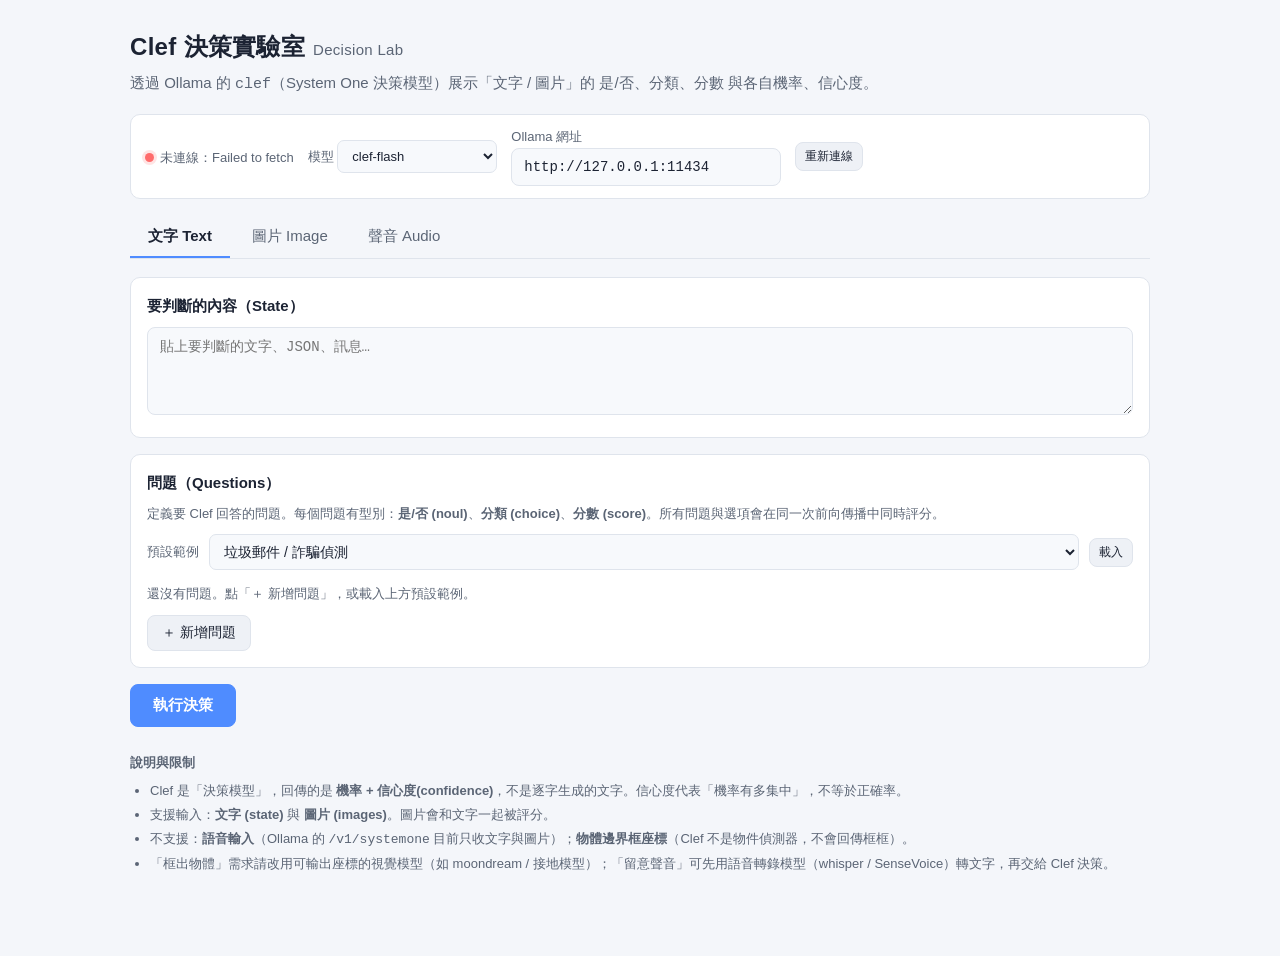
==== Tools/clef-decision-lab.html @ 31a49889 "Add Clef decision lab interface Add a standalone UI for running Ollama Clef decisions on text and im" ====
<!doctype html>
<html lang="zh-Hant">
<head>
<meta charset="utf-8">
<meta name="viewport" content="width=device-width, initial-scale=1">
<title>Clef 決策實驗室 · Decision Lab</title>
<style>
  :root {
    --bg: #0f1115;
    --panel: #171a21;
    --panel-2: #1e222b;
    --panel-3: #242936;
    --border: #2a2f3a;
    --text: #e6e9ef;
    --muted: #9aa3b2;
    --accent: #4f8cff;
    --accent-2: #6ea8ff;
    --green: #3ecf8e;
    --red: #ff6b6b;
    --amber: #f5b64a;
    --mono: ui-monospace, SFMono-Regular, Menlo, Consolas, monospace;
    --radius: 10px;
    --shadow: 0 8px 30px rgba(0,0,0,.35);
  }
  @media (prefers-color-scheme: light) {
    :root {
      --bg: #f4f6fa;
      --panel: #ffffff;
      --panel-2: #f7f9fc;
      --panel-3: #eef1f6;
      --border: #dfe4ec;
      --text: #1c2333;
      --muted: #5b6575;
      --shadow: 0 8px 24px rgba(30,40,60,.10);
    }
  }
  * { box-sizing: border-box; }
  html, body { margin: 0; padding: 0; }
  body {
    background: var(--bg);
    color: var(--text);
    font: 15px/1.55 -apple-system, "Segoe UI", "PingFang TC", "Microsoft JhengHei", sans-serif;
    -webkit-font-smoothing: antialiased;
  }
  .wrap { max-width: 1060px; margin: 0 auto; padding: 28px 20px 80px; }
  header { display: flex; flex-wrap: wrap; align-items: baseline; gap: 10px 16px; margin-bottom: 6px; }
  h1 { font-size: 24px; margin: 0; letter-spacing: .3px; }
  h1 .en { color: var(--muted); font-weight: 500; font-size: 15px; margin-left: 8px; }
  .subtitle { color: var(--muted); margin: 4px 0 18px; }

  .conn { display: flex; flex-wrap: wrap; align-items: center; gap: 10px 14px; padding: 12px 14px;
    background: var(--panel); border: 1px solid var(--border); border-radius: var(--radius); margin-bottom: 18px; }
  .dot { width: 9px; height: 9px; border-radius: 50%; background: var(--muted); display: inline-block; margin-right: 6px; }
  .dot.ok { background: var(--green); box-shadow: 0 0 0 3px rgba(62,207,142,.18); }
  .dot.bad { background: var(--red); box-shadow: 0 0 0 3px rgba(255,107,107,.18); }
  .conn label { color: var(--muted); font-size: 13px; }
  .conn input, .conn select { background: var(--panel-2); color: var(--text); border: 1px solid var(--border);
    border-radius: 7px; padding: 7px 10px; font-size: 13px; }
  .conn input { width: 210px; font-family: var(--mono); }
  .conn select { min-width: 160px; }
  .conn .grow { flex: 1; min-width: 80px; }
  .conn .status { font-size: 13px; color: var(--muted); }

  .tabs { display: flex; gap: 4px; border-bottom: 1px solid var(--border); margin-bottom: 18px; }
  .tabs button { appearance: none; background: transparent; border: none; color: var(--muted);
    font-size: 15px; padding: 10px 18px; cursor: pointer; border-bottom: 2px solid transparent; }
  .tabs button.active { color: var(--text); border-bottom-color: var(--accent); font-weight: 600; }
  .tabs button:hover { color: var(--text); }

  .card { background: var(--panel); border: 1px solid var(--border); border-radius: var(--radius);
    padding: 16px; margin-bottom: 16px; }
  .card h2 { font-size: 15px; margin: 0 0 10px; }
  .card .hint { color: var(--muted); font-size: 13px; margin: 4px 0 10px; }
  textarea, input[type=text] { width: 100%; background: var(--panel-2); color: var(--text);
    border: 1px solid var(--border); border-radius: 8px; padding: 10px 12px; font-size: 14px; resize: vertical; }
  textarea { font-family: var(--mono); min-height: 88px; }
  textarea:focus, input:focus, select:focus { outline: none; border-color: var(--accent); }
  .row { display: flex; flex-wrap: wrap; gap: 10px; align-items: center; }

  .preset { display: flex; gap: 10px; align-items: center; margin-bottom: 14px; flex-wrap: wrap; }
  .preset select { background: var(--panel-2); color: var(--text); border: 1px solid var(--border);
    border-radius: 7px; padding: 8px 10px; font-size: 14px; flex: 1; min-width: 200px; }

  .q-item { background: var(--panel-2); border: 1px solid var(--border); border-radius: var(--radius);
    padding: 13px; margin-bottom: 12px; }
  .q-head { display: flex; gap: 8px; align-items: center; margin-bottom: 9px; flex-wrap: wrap; }
  .q-head input[type=text] { flex: 1; min-width: 140px; font-family: var(--mono); font-size: 13px; }
  .q-head select { background: var(--panel-3); color: var(--text); border: 1px solid var(--border);
    border-radius: 7px; padding: 7px 9px; font-size: 13px; }
  .q-inst { margin-bottom: 9px; }
  .q-inst input { font-size: 13px; }
  .q-crit { display: flex; flex-direction: column; gap: 6px; }
  .crit-row { display: flex; gap: 8px; align-items: center; }
  .crit-row input { font-size: 13px; padding: 7px 9px; }
  .crit-row .opt { width: 120px; flex: none; font-family: var(--mono); }
  .tag { display: inline-block; font-size: 11px; padding: 2px 8px; border-radius: 20px;
    background: var(--panel-3); color: var(--muted); border: 1px solid var(--border); }
  .tag.noul { color: var(--accent-2); }
  .tag.choice { color: var(--amber); }
  .tag.score { color: var(--green); }

  .btn { appearance: none; border: 1px solid var(--border); background: var(--panel-3); color: var(--text);
    border-radius: 8px; padding: 8px 14px; font-size: 14px; cursor: pointer; }
  .btn:hover { border-color: var(--accent); }
  .btn.primary { background: var(--accent); border-color: var(--accent); color: #fff; font-weight: 600; }
  .btn.primary:hover { background: var(--accent-2); }
  .btn.danger { color: var(--red); }
  .btn:disabled { opacity: .55; cursor: not-allowed; }
  .btn.small { padding: 5px 9px; font-size: 12px; }
  .icon-btn { background: transparent; border: none; color: var(--muted); cursor: pointer; font-size: 15px; }
  .icon-btn:hover { color: var(--red); }

  #run-row { display: flex; gap: 12px; align-items: center; margin: 4px 0 20px; }
  #run { font-size: 15px; padding: 11px 22px; }

  .result-card { background: var(--panel); border: 1px solid var(--border); border-radius: var(--radius);
    padding: 16px; margin-bottom: 14px; }
  .result-head { display: flex; align-items: center; gap: 10px; margin-bottom: 4px; flex-wrap: wrap; }
  .result-head .qname { font-family: var(--mono); font-weight: 600; font-size: 14px; }
  .result-head .qinst { color: var(--muted); font-size: 13px; flex: 1; min-width: 160px; }
  .verdict { font-size: 22px; font-weight: 700; margin: 8px 0 2px; }
  .verdict.yes { color: var(--green); }
  .verdict.no { color: var(--red); }
  .verdict.neutral { color: var(--accent-2); }
  .sub-verdict { color: var(--muted); font-size: 13px; margin-bottom: 10px; }

  .bars { display: flex; flex-direction: column; gap: 7px; margin: 8px 0; }
  .bar-row { display: grid; grid-template-columns: 130px 1fr 64px; gap: 10px; align-items: center; }
  .bar-row .lbl { font-size: 13px; color: var(--muted); overflow: hidden; text-overflow: ellipsis; white-space: nowrap; }
  .bar-row .pct { font-size: 13px; text-align: right; font-family: var(--mono); color: var(--text); }
  .bar-track { height: 12px; background: var(--panel-3); border-radius: 6px; overflow: hidden; }
  .bar-fill { height: 100%; border-radius: 6px; background: var(--accent); transition: width .4s ease; }
  .bar-row.win .lbl { color: var(--text); font-weight: 600; }
  .bar-row.win .bar-fill { background: var(--green); }

  .conf { font-size: 12px; color: var(--muted); margin-top: 6px; }
  .meta { font-size: 12px; color: var(--muted); margin-top: 10px; font-family: var(--mono); }
  .error { background: rgba(255,107,107,.08); border: 1px solid rgba(255,107,107,.4); color: var(--red);
    border-radius: var(--radius); padding: 13px 15px; margin-bottom: 16px; font-size: 14px; white-space: pre-wrap; }
  .notice { background: var(--panel-2); border: 1px solid var(--border); border-left: 3px solid var(--amber);
    border-radius: var(--radius); padding: 13px 15px; margin-bottom: 16px; font-size: 14px; }
  .notice code, .card code { background: var(--panel-3); padding: 1px 6px; border-radius: 5px; font-family: var(--mono); font-size: 12.5px; }

  .drop { border: 2px dashed var(--border); border-radius: var(--radius); padding: 26px; text-align: center;
    color: var(--muted); cursor: pointer; transition: border-color .15s, background .15s; }
  .drop:hover, .drop.over { border-color: var(--accent); background: var(--panel-2); }
  .preview { max-width: 100%; max-height: 340px; border-radius: 8px; border: 1px solid var(--border); display: block; margin: 10px 0; }
  .preview-row { display: flex; gap: 14px; align-items: flex-start; flex-wrap: wrap; }
  .preview-col { flex: 1; min-width: 240px; }

  details { margin-top: 8px; }
  summary { cursor: pointer; color: var(--muted); font-size: 13px; }
  pre { background: var(--panel-2); border: 1px solid var(--border); border-radius: 8px; padding: 12px;
    overflow: auto; font-size: 12px; font-family: var(--mono); max-height: 420px; }

  footer { color: var(--muted); font-size: 13px; margin-top: 26px; }
  footer ul { margin: 8px 0 0; padding-left: 20px; }
  footer li { margin: 4px 0; }
  .spinner { display: inline-block; width: 14px; height: 14px; border: 2px solid rgba(255,255,255,.4);
    border-top-color: #fff; border-radius: 50%; animation: spin .8s linear infinite; vertical-align: -2px; margin-right: 8px; }
  @keyframes spin { to { transform: rotate(360deg); } }
  .hidden { display: none !important; }
</style>
</head>
<body>
<div class="wrap">
  <header>
    <h1>Clef 決策實驗室<span class="en">Decision Lab</span></h1>
  </header>
  <p class="subtitle">透過 Ollama 的 <code>clef</code>（System One 決策模型）展示「文字 / 圖片」的 是/否、分類、分數 與各自機率、信心度。</p>

  <section class="conn">
    <span><span class="dot" id="conn-dot"></span><span class="status" id="conn-text">連線中…</span></span>
    <label>模型
      <select id="model-select"><option>clef-flash</option></select>
    </label>
    <label>Ollama 網址
      <input id="base-url" type="text" value="http://127.0.0.1:11434" spellcheck="false">
    </label>
    <button class="btn small" id="reconnect">重新連線</button>
    <span class="grow"></span>
    <span class="status" id="models-info"></span>
  </section>

  <nav class="tabs" id="tabs">
    <button data-tab="text" class="active">文字 Text</button>
    <button data-tab="image">圖片 Image</button>
    <button data-tab="audio">聲音 Audio</button>
  </nav>

  <section id="input-area"></section>

  <section class="card">
    <h2>問題（Questions）</h2>
    <div class="hint">定義要 Clef 回答的問題。每個問題有型別：<b>是/否 (noul)</b>、<b>分類 (choice)</b>、<b>分數 (score)</b>。所有問題與選項會在同一次前向傳播中同時評分。</div>
    <div class="preset">
      <label style="color:var(--muted);font-size:13px;">預設範例</label>
      <select id="preset-select"></select>
      <button class="btn small" id="preset-load">載入</button>
    </div>
    <div id="questions"></div>
    <button class="btn" id="add-question">＋ 新增問題</button>
  </section>

  <div id="run-row">
    <button class="btn primary" id="run">執行決策</button>
    <span class="status" id="run-status"></span>
  </div>

  <div id="error-box"></div>
  <section id="results"></section>

  <footer>
    <b>說明與限制</b>
    <ul>
      <li>Clef 是「決策模型」，回傳的是 <b>機率 + 信心度(confidence)</b>，不是逐字生成的文字。信心度代表「機率有多集中」，不等於正確率。</li>
      <li>支援輸入：<b>文字 (state)</b> 與 <b>圖片 (images)</b>。圖片會和文字一起被評分。</li>
      <li>不支援：<b>語音輸入</b>（Ollama 的 <code>/v1/systemone</code> 目前只收文字與圖片）；<b>物體邊界框座標</b>（Clef 不是物件偵測器，不會回傳框框）。</li>
      <li>「框出物體」需求請改用可輸出座標的視覺模型（如 moondream / 接地模型）；「留意聲音」可先用語音轉錄模型（whisper / SenseVoice）轉文字，再交給 Clef 決策。</li>
    </ul>
  </footer>
</div>

<script>
"use strict";
(function () {
  const $ = (s) => document.querySelector(s);
  const baseUrlEl = $('#base-url'), modelEl = $('#model-select');

  const settings = {
    get baseUrl() { return (baseUrlEl.value || 'http://127.0.0.1:11434').replace(/\/+$/, ''); },
    get model() { return modelEl.value || 'clef-flash'; },
  };
  // persisted
  try {
    baseUrlEl.value = localStorage.getItem('clef.baseUrl') || baseUrlEl.value;
  } catch (e) {}
  baseUrlEl.addEventListener('change', () => { try { localStorage.setItem('clef.baseUrl', baseUrlEl.value); } catch (e) {} });

  // ---------------- tab state ----------------
  const TABS = ['text', 'image', 'audio'];
  let activeTab = 'text';
  const tabData = {
    text:    { state: '', questions: [], results: null },
    image:   { state: '', questions: [], image: null, imageName: '', results: null }, // image = {b64, dataUrl}
    audio:   { state: '', questions: [], results: null },
  };

  function newQuestion(type) {
    type = type || 'noul';
    const q = { id: 'q' + Math.random().toString(36).slice(2, 8), name: 'q' + (Math.floor(Math.random()*1e4)), type, instructions: '' };
    if (type === 'noul') q.criteria = { true: '', false: '' };
    else if (type === 'choice') q.criteria = [{ option: 'a', desc: '' }, { option: 'b', desc: '' }];
    else q.criteria = [{ label: '低' }, { label: '高' }];
    return q;
  }

  // ---------------- presets ----------------
  const presets = {
    text: [
      { name: '垃圾郵件 / 詐騙偵測', state: 'CONGRATULATIONS! You have won a $5000 gift card. Click here to claim your prize now: http://spam.example/claim', questions: [
        { name: 'spam', type: 'noul', instructions: 'Is this message spam or a scam?' },
        { name: 'urgency', type: 'score', instructions: 'How urgent or alarming is the tone?', criteria: ['Calm', 'Normal', 'Urgent'] },
        { name: 'category', type: 'choice', instructions: 'What best describes this message?', criteria: { spam: null, legitimate: null, phishing: null } },
      ]},
      { name: '客服工單：分類＋緊急度＋退款', state: 'I was charged twice for my order. Please refund the extra payment immediately.', questions: [
        { name: 'team', type: 'choice', instructions: 'Which team should handle this ticket?', criteria: { billing: 'Payments and refunds', technical: 'Bugs and integrations', other: 'None of the above' } },
        { name: 'refund', type: 'noul', instructions: 'Does the customer explicitly ask for a refund?' },
        { name: 'urgency', type: 'score', instructions: 'How urgent is this ticket?', criteria: ['Routine', 'Soon', 'Urgent'] },
      ]},
      { name: '工具呼叫安全審查', state: 'send_email(to="all-customers", subject="FINAL NOTICE: account will be suspended today")', questions: [
        { name: 'harmful', type: 'noul', instructions: 'Could this tool call cause harm?' },
        { name: 'severity', type: 'score', instructions: 'How harmful could this tool call be?', criteria: ['None', 'Minor', 'Serious'] },
      ]},
      { name: '空白', state: '', questions: [] },
    ],
    image: [
      { name: '收據：可讀性＋分類＋含酒精', state: 'An employee submitted this receipt for reimbursement.', questions: [
        { name: 'legible', type: 'noul', instructions: 'Is the receipt total legible?' },
        { name: 'category', type: 'choice', instructions: 'What kind of purchase is this?', criteria: { meals: null, travel: null, office: null, other: null } },
        { name: 'alcohol', type: 'noul', instructions: 'Does the receipt include alcohol?' },
      ]},
      { name: '畫面：敏感資訊檢查', state: 'A screenshot from a user device.', questions: [
        { name: 'sensitive', type: 'noul', instructions: 'Does the image contain sensitive personal information (passwords, credit card numbers)?' },
        { name: 'kind', type: 'choice', instructions: 'What kind of content is shown?', criteria: { document: null, code: null, photo: null, chart: null } },
        { name: 'clarity', type: 'score', instructions: 'How clear and legible is the image?', criteria: ['Blurry', 'Readable', 'Crisp'] },
      ]},
      { name: '空白', state: '', questions: [] },
    ],
    audio: [
      { name: '（先轉錄成文字，再對文字決策）', state: '', questions: [
        { name: 'attention', type: 'noul', instructions: 'Does this message require urgent attention?' },
        { name: 'emotion', type: 'choice', instructions: 'What is the dominant tone?', criteria: { calm: null, urgent: null, angry: null, sad: null } },
      ]},
    ],
  };

  // normalize preset question criteria -> internal representation
  function normalizeQ(q) {
    const type = q.type;
    let criteria;
    if (type === 'noul') criteria = { true: (q.criteria && q.criteria.true) || '', false: (q.criteria && q.criteria.false) || '' };
    else if (type === 'choice') {
      const src = q.criteria || {};
      criteria = Object.entries(src).map(([option, desc]) => ({ option, desc: desc || '' }));
    } else {
      criteria = (q.criteria || []).map((label) => ({ label }));
    }
    return { id: 'q' + Math.random().toString(36).slice(2, 8), name: q.name, type, instructions: q.instructions || '', criteria };
  }

  // ---------------- rendering ----------------
  function renderTabs() {
    document.querySelectorAll('#tabs button').forEach(b => b.classList.toggle('active', b.dataset.tab === activeTab));
  }

  function renderInput() {
    const area = $('#input-area');
    if (activeTab === 'text') {
      area.innerHTML = `
        <section class="card">
          <h2>要判斷的內容（State）</h2>
          <textarea id="state-text" placeholder="貼上要判斷的文字、JSON、訊息…">${esc(tabData.text.state)}</textarea>
        </section>`;
      $('#state-text').addEventListener('input', e => tabData.text.state = e.target.value);
    } else if (activeTab === 'image') {
      const d = tabData.image;
      area.innerHTML = `
        <section class="card">
          <h2>圖片（Image）</h2>
          <div class="preview-row">
            <div class="preview-col">
              <div class="drop" id="drop">點擊上傳、拖曳圖片，或貼上 (Ctrl/⌘+V)</div>
              <input type="file" id="file-input" accept="image/*" class="hidden">
              <img id="preview" class="preview hidden" alt="preview">
              <div class="hint" id="img-name" style="margin-top:8px;"></div>
            </div>
            <div class="preview-col">
              <h2 style="font-size:15px;margin:0 0 8px;">情境文字（State，可選）</h2>
              <textarea id="state-text">${esc(d.state)}</textarea>
            </div>
          </div>
        </section>`;
      const drop = $('#drop'), fileInput = $('#file-input'), preview = $('#preview'), imgName = $('#img-name');
      $('#state-text').addEventListener('input', e => tabData.image.state = e.target.value);
      drop.addEventListener('click', () => fileInput.click());
      fileInput.addEventListener('change', () => { if (fileInput.files[0]) loadImageFile(fileInput.files[0]); });
      drop.addEventListener('dragover', e => { e.preventDefault(); drop.classList.add('over'); });
      drop.addEventListener('dragleave', () => drop.classList.remove('over'));
      drop.addEventListener('drop', e => { e.preventDefault(); drop.classList.remove('over');
        if (e.dataTransfer.files[0]) loadImageFile(e.dataTransfer.files[0]); });
      function refreshPreview() {
        if (d.image) { preview.src = d.image.dataUrl; preview.classList.remove('hidden'); imgName.textContent = d.imageName + ' · 已載入'; }
        else { preview.classList.add('hidden'); imgName.textContent = ''; }
      }
      refreshPreview();
    } else { // audio
      area.innerHTML = `
        <section class="notice">
          <b>Clef 目前不支援直接輸入語音。</b> Ollama 的 <code>/v1/systemone</code> 只接受 <code>state</code>（文字）與 <code>images</code>（圖片）。
          要「判斷這個聲音該不該留意」，可先安裝語音轉錄模型把聲音轉成文字，再把文字交給 Clef 決策。
        </section>
        <section class="card">
          <h2>語音轉錄 → 文字決策（實驗性）</h2>
          <div class="hint" id="audio-model-hint">偵測語音模型中…</div>
          <div class="row">
            <input type="file" id="audio-file" accept="audio/*" class="hidden">
            <button class="btn" id="audio-pick" disabled>選擇 / 錄製音檔</button>
            <span class="status" id="audio-name"></span>
          </div>
          <div class="hint" style="margin-top:10px;">轉錄出的文字會自動填入下方「要判斷的內容」，接著就能用 Clef 對它做決策。</div>
          <h2 style="margin-top:14px;">要判斷的內容（轉錄結果）</h2>
          <textarea id="state-text" placeholder="在此貼上轉錄文字，或由上方音檔自動填入">${esc(tabData.audio.state)}</textarea>
        </section>`;
      $('#state-text').addEventListener('input', e => tabData.audio.state = e.target.value);
      setupAudioTab();
    }
  }

  function renderPresets() {
    const sel = $('#preset-select');
    const list = presets[activeTab] || [];
    sel.innerHTML = '';
    list.forEach((p, i) => { const o = document.createElement('option'); o.value = String(i); o.textContent = p.name; sel.appendChild(o); });
  }

  function renderQuestions() {
    const box = $('#questions');
    const qs = tabData[activeTab].questions;
    box.innerHTML = '';
    if (!qs.length) {
      box.innerHTML = '<div class="hint">還沒有問題。點「＋ 新增問題」，或載入上方預設範例。</div>';
      return;
    }
    qs.forEach((q, idx) => box.appendChild(questionEl(q, idx)));
  }

  function questionEl(q, idx) {
    const root = document.createElement('div');
    root.className = 'q-item';
    root.innerHTML = `
      <div class="q-head">
        <span class="tag ${q.type}">${typeLabel(q.type)}</span>
        <input type="text" class="q-name" value="${esc(q.name)}" title="問題名稱（回傳結果的 key）" spellcheck="false">
        <select class="q-type">
          <option value="noul" ${q.type==='noul'?'selected':''}>是/否 (noul)</option>
          <option value="choice" ${q.type==='choice'?'selected':''}>分類 (choice)</option>
          <option value="score" ${q.type==='score'?'selected':''}>分數 (score)</option>
        </select>
        <button class="icon-btn" title="刪除">✕</button>
      </div>
      <div class="q-inst"><input type="text" class="q-instructions" value="${esc(q.instructions)}" placeholder="問題描述（instructions）"></div>
      <div class="q-crit"></div>`;
    const nameEl = root.querySelector('.q-name'), typeEl = root.querySelector('.q-type'), instEl = root.querySelector('.q-instructions');
    nameEl.addEventListener('input', e => q.name = e.target.value);
    instEl.addEventListener('input', e => q.instructions = e.target.value);
    root.querySelector('.icon-btn').addEventListener('click', () => { tabData[activeTab].questions.splice(idx, 1); renderQuestions(); });
    typeEl.addEventListener('change', () => { const t = typeEl.value; const nq = newQuestion(t); nq.name = q.name; nq.instructions = q.instructions; q.type = t; q.criteria = nq.criteria; renderQuestions(); });
    const critBox = root.querySelector('.q-crit');
    if (q.type === 'noul') critBox.appendChild(noulCriteriaEl(q));
    else if (q.type === 'choice') critBox.appendChild(choiceCriteriaEl(q));
    else critBox.appendChild(scoreCriteriaEl(q));
    return root;
  }

  function noulCriteriaEl(q) {
    const el = document.createElement('div');
    el.className = 'q-crit';
    const mk = (label, key) => {
      const row = document.createElement('div'); row.className = 'crit-row';
      row.innerHTML = `<span class="opt">${label}</span><input type="text" value="${esc(q.criteria[key]||'')}" placeholder="（可選）描述這一邊的含義">`;
      row.querySelector('input').addEventListener('input', e => q.criteria[key] = e.target.value);
      return row;
    };
    el.appendChild(mk('true 是', 'true'));
    el.appendChild(mk('false 否', 'false'));
    return el;
  }

  function choiceCriteriaEl(q) {
    const el = document.createElement('div');
    el.className = 'q-crit';
    function row(c, i) {
      const r = document.createElement('div'); r.className = 'crit-row';
      r.innerHTML = `<input type="text" class="opt" value="${esc(c.option)}" placeholder="選項名稱"><input type="text" value="${esc(c.desc)}" placeholder="描述（可留空＝用名稱）"><button class="icon-btn" title="刪除選項">✕</button>`;
      r.querySelector('.opt').addEventListener('input', e => c.option = e.target.value);
      r.querySelectorAll('input')[1].addEventListener('input', e => c.desc = e.target.value);
      r.querySelector('.icon-btn').addEventListener('click', () => { q.criteria.splice(i, 1); renderQuestions(); });
      return r;
    }
    q.criteria.forEach((c, i) => el.appendChild(row(c, i)));
    const add = document.createElement('button'); add.className = 'btn small'; add.textContent = '＋ 選項';
    add.addEventListener('click', () => { q.criteria.push({ option: 'opt' + (q.criteria.length+1), desc: '' }); renderQuestions(); });
    el.appendChild(add);
    return el;
  }

  function scoreCriteriaEl(q) {
    const el = document.createElement('div');
    el.className = 'q-crit';
    const hint = document.createElement('div'); hint.className = 'hint';
    hint.textContent = '等級由低到高排列（最低在前）。最多 10 級，回傳的分數是機率加權後的等級。';
    el.appendChild(hint);
    function row(c, i) {
      const r = document.createElement('div'); r.className = 'crit-row';
      r.innerHTML = `<span class="opt">等級 ${i}</span><input type="text" value="${esc(c.label)}" placeholder="等級描述"><button class="icon-btn" title="刪除等級">✕</button>`;
      r.querySelector('input').addEventListener('input', e => c.label = e.target.value);
      r.querySelector('.icon-btn').addEventListener('click', () => { q.criteria.splice(i, 1); renderQuestions(); });
      return r;
    }
    q.criteria.forEach((c, i) => el.appendChild(row(c, i)));
    const add = document.createElement('button'); add.className = 'btn small'; add.textContent = '＋ 等級';
    add.addEventListener('click', () => { if (q.criteria.length >= 10) return; q.criteria.push({ label: '等級 ' + (q.criteria.length) }); renderQuestions(); });
    el.appendChild(add);
    return el;
  }

  // ---------------- connection ----------------
  async function listModels() {
    const res = await fetch(settings.baseUrl + '/api/tags');
    if (!res.ok) throw new Error('HTTP ' + res.status);
    const data = await res.json();
    return (data.models || []).map(m => m.name);
  }

  async function refreshConnection() {
    setConn(false, '連線中…', '');
    try {
      const models = await listModels();
      const current = settings.model;
      modelEl.innerHTML = '';
      models.forEach(name => { const o = document.createElement('option'); o.value = name; o.textContent = name; modelEl.appendChild(o); });
      const prefer = models.find(m => /clef/i.test(m)) || models[0] || 'clef-flash';
      modelEl.value = models.includes(current) ? current : prefer;
      try { localStorage.setItem('clef.model', modelEl.value); } catch (e) {}
      setConn(true, '已連線', `${models.length} 個模型`);
      return models;
    } catch (e) {
      setConn(false, '未連線：' + (e.message || e), '');
      return [];
    }
  }
  function setConn(ok, text, info) {
    $('#conn-dot').className = 'dot ' + (ok ? 'ok' : 'bad');
    $('#conn-text').textContent = text;
    $('#models-info').textContent = info || '';
  }
  modelEl.addEventListener('change', () => { try { localStorage.setItem('clef.model', modelEl.value); } catch (e) {} });

  // ---------------- audio tab ----------------
  const SPEECH_RE = /whisper|speech|audio|sensevoice|parakeet|vox|stt/i;
  let speechModel = null;
  function setupAudioTab() {
    const pick = $('#audio-pick'), file = $('#audio-file'), nameEl = $('#audio-name'), hint = $('#audio-model-hint');
    pick.addEventListener('click', () => file.click());
    file.addEventListener('change', () => { if (file.files[0]) transcribe(file.files[0]); });
    listModels().then(models => {
      speechModel = models.find(m => SPEECH_RE.test(m)) || null;
      if (speechModel) {
        hint.innerHTML = `偵測到語音模型 <b>${esc(speechModel)}</b>，可轉錄。`;
        pick.disabled = false;
        nameEl.textContent = '';
      } else {
        hint.innerHTML = `未偵測到語音轉錄模型。請先安裝：<code>ollama pull whisper</code>（或其他語音模型），再點「重新連線」。`;
        pick.disabled = true;
        nameEl.textContent = '';
      }
    }).catch(() => { hint.textContent = '無法連線 Ollama，無法偵測語音模型。'; });
  }

  async function transcribe(file) {
    const nameEl = $('#audio-name');
    nameEl.textContent = file.name + ' · 轉錄中…';
    const b64 = await fileToBase64(file);
    // Ollama chat API with audio input (experimental; model-dependent)
    const res = await fetch(settings.baseUrl + '/api/chat', {
      method: 'POST', headers: { 'Content-Type': 'application/json' },
      body: JSON.stringify({ model: speechModel, messages: [{ role: 'user', content: 'Transcribe this audio.', audio: b64 }], stream: false }),
    });
    if (!res.ok) { nameEl.textContent = '轉錄失敗：HTTP ' + res.status; throw new Error('HTTP ' + res.status); }
    const data = await res.json();
    const text = data && data.message ? data.message.content : (data && data.response) || '';
    tabData.audio.state = text;
    const ta = $('#state-text'); if (ta) ta.value = text;
    nameEl.textContent = file.name + ' · 完成';
  }

  function fileToBase64(file) {
    return new Promise((resolve, reject) => {
      const r = new FileReader();
      r.onload = () => resolve(String(r.result).split(',')[1] || '');
      r.onerror = reject;
      r.readAsDataURL(file);
    });
  }

  function loadImageFile(file) {
    const d = tabData.image;
    const reader = new FileReader();
    reader.onload = () => {
      const dataUrl = String(reader.result);
      d.image = { dataUrl, b64: dataUrl.split(',')[1] || '' };
      d.imageName = file.name;
      renderInput();
    };
    reader.readAsDataURL(file);
  }

  // ---------------- run ----------------
  function buildPayload() {
    const d = tabData[activeTab];
    const questions = {};
    for (const q of d.questions) {
      const qq = { type: q.type, instructions: q.instructions || '' };
      if (q.type === 'choice') {
        const crit = {};
        for (const c of q.criteria) crit[c.option] = (c.desc && c.desc.trim()) ? c.desc.trim() : null;
        qq.criteria = crit;
      } else if (q.type === 'score') {
        qq.criteria = q.criteria.map(c => c.label || ('等級'));
      } else if (q.type === 'noul') {
        if (q.criteria && (q.criteria.true || q.criteria.false)) qq.criteria = { true: q.criteria.true || '', false: q.criteria.false || '' };
      }
      questions[q.name] = qq;
    }
    const payload = { model: settings.model, state: d.state || '', questions };
    if (activeTab === 'image' && d.image) payload.images = [d.image.b64];
    return payload;
  }

  async function run() {
    const errBox = $('#error-box'); errBox.innerHTML = '';
    const d = tabData[activeTab];
    if (!d.questions.length) { errBox.innerHTML = '<div class="error">請先新增至少一個問題（或載入預設範例）。</div>'; return; }
    const payload = buildPayload();
    const btn = $('#run'), status = $('#run-status');
    btn.disabled = true; status.innerHTML = '<span class="spinner"></span>決策中…（首次執行需載入模型，可能較久）';
    try {
      const res = await fetch(settings.baseUrl + '/v1/systemone', {
        method: 'POST', headers: { 'Content-Type': 'application/json' },
        body: JSON.stringify(payload),
      });
      if (!res.ok) throw new Error((await res.text()) || ('HTTP ' + res.status));
      const data = await res.json();
      d.results = data;
      status.textContent = '';
      renderResults(data);
    } catch (e) {
      errBox.innerHTML = '<div class="error">執行失敗：' + esc(String(e && e.message ? e.message : e)) + '</div>';
      $('#results').innerHTML = '';
    } finally {
      btn.disabled = false;
    }
  }

  function renderResults(data) {
    const box = $('#results');
    const d = tabData[activeTab];
    box.innerHTML = '';
    const head = document.createElement('h2');
    head.style.cssText = 'font-size:16px;margin:0 0 12px;';
    head.textContent = '結果（' + (data.model || settings.model) + '）';
    box.appendChild(head);

    for (const q of d.questions) {
      const a = data.answers && data.answers[q.name];
      if (!a) continue;
      box.appendChild(resultCard(q, a));
    }
    if (data.usage) {
      const meta = document.createElement('div'); meta.className = 'meta';
      meta.textContent = 'input_tokens=' + (data.usage.input_tokens ?? '?') + '  output_tokens=' + (data.usage.output_tokens ?? '0');
      box.appendChild(meta);
    }
    const det = document.createElement('details');
    det.innerHTML = '<summary>原始 JSON 回應</summary><pre>' + esc(JSON.stringify(data, null, 2)) + '</pre>';
    box.appendChild(det);
  }

  function resultCard(q, a) {
    const card = document.createElement('div'); card.className = 'result-card';
    const head = document.createElement('div'); head.className = 'result-head';
    head.innerHTML = `<span class="tag ${q.type}">${typeLabel(q.type)}</span><span class="qname">${esc(q.name)}</span><span class="qinst">${esc(q.instructions)}</span>`;
    card.appendChild(head);

    if (a.type === 'noul') {
      const p = a.noul;
      const yes = p >= 0.5;
      const pct = (p * 100).toFixed(1);
      const v = document.createElement('div');
      v.className = 'verdict ' + (yes ? 'yes' : 'no');
      v.textContent = (yes ? '是 YES' : '否 NO') + ' · ' + pct + '%';
      card.appendChild(v);
      const sub = document.createElement('div'); sub.className = 'sub-verdict';
      sub.textContent = '「是」的機率 ' + pct + '%　｜　「否」的機率 ' + ((1 - p) * 100).toFixed(1) + '%';
      card.appendChild(sub);
      card.appendChild(bars([
        { label: '是 true', pct: p * 100, win: yes },
        { label: '否 false', pct: (1 - p) * 100, win: !yes },
      ]));
    } else if (a.type === 'choice') {
      const chosen = a.choice;
      const probs = a.probabilities || {};
      const v = document.createElement('div');
      v.className = 'verdict neutral';
      v.textContent = chosen;
      card.appendChild(v);
      const items = Object.keys(probs).map(k => ({ label: k, pct: (probs[k] ?? 0) * 100, win: k === chosen }));
      card.appendChild(bars(items));
      if (a.confidence != null) {
        const c = document.createElement('div'); c.className = 'conf';
        c.textContent = '信心度 confidence = ' + (a.confidence * 100).toFixed(1) + '%（機率集中程度）';
        card.appendChild(c);
      }
    } else if (a.type === 'score') {
      const score = a.score;
      const legend = a.legend || {};
      const probs = a.probabilities || {};
      const levels = Object.keys(legend).sort((x, y) => +x - +y);
      const label = legend[String(Math.round(score))] || '';
      const v = document.createElement('div');
      v.className = 'verdict neutral';
      v.textContent = (score != null ? score.toFixed(2) : '?') + (label ? ' — ' + label : '');
      card.appendChild(v);
      const sub = document.createElement('div'); sub.className = 'sub-verdict';
      sub.textContent = '分數為機率加權後的等級（0 起算，範圍 ' + (levels.length ? levels.length - 1 : '?') + '）。';
      card.appendChild(sub);
      const items = levels.map(lv => ({ label: lv + ' · ' + legend[lv], pct: (probs[lv] ?? 0) * 100, win: String(Math.round(score)) === lv }));
      card.appendChild(bars(items));
      if (a.confidence != null) {
        const c = document.createElement('div'); c.className = 'conf';
        c.textContent = '信心度 confidence = ' + (a.confidence * 100).toFixed(1) + '%（機率集中程度）';
        card.appendChild(c);
      }
    }
    return card;
  }

  function bars(items) {
    const el = document.createElement('div'); el.className = 'bars';
    items.forEach(it => {
      const row = document.createElement('div'); row.className = 'bar-row' + (it.win ? ' win' : '');
      row.innerHTML = `<span class="lbl">${esc(it.label)}</span><div class="bar-track"><div class="bar-fill" style="width:${Math.max(0, Math.min(100, it.pct))}%"></div></div><span class="pct">${it.pct.toFixed(1)}%</span>`;
      el.appendChild(row);
    });
    return el;
  }

  function typeLabel(t) { return { noul: '是/否', choice: '分類', score: '分數' }[t] || t; }
  function esc(s) { return String(s == null ? '' : s).replace(/[&<>"'`$]/g, c => ({ '&':'&amp;', '<':'&lt;', '>':'&gt;', '"':'&quot;', "'":'&#39;', '`':'&#96;', '$':'&#36;' }[c])); }

  // ---------------- wire events ----------------
  document.querySelectorAll('#tabs button').forEach(b => {
    b.addEventListener('click', () => { activeTab = b.dataset.tab; renderTabs(); renderInput(); renderPresets(); renderQuestions(); });
  });
  $('#add-question').addEventListener('click', () => { tabData[activeTab].questions.push(newQuestion('noul')); renderQuestions(); });
  $('#preset-load').addEventListener('click', () => {
    const list = presets[activeTab] || [];
    const p = list[Number($('#preset-select').value)];
    if (!p) return;
    const d = tabData[activeTab];
    d.state = p.state || '';
    d.questions = (p.questions || []).map(normalizeQ);
    renderInput(); renderQuestions();
  });
  $('#run').addEventListener('click', run);
  $('#reconnect').addEventListener('click', () => { refreshConnection().then(renderInput); });
  document.addEventListener('paste', (e) => {
    if (activeTab !== 'image') return;
    const items = e.clipboardData && e.clipboardData.items;
    if (!items) return;
    for (const it of items) {
      if (it.type && it.type.indexOf('image') === 0) {
        const f = it.getAsFile();
        if (f) { loadImageFile(f); e.preventDefault(); }
        return;
      }
    }
  });

  // ---------------- init ----------------
  (async function init() {
    try { modelEl.value = localStorage.getItem('clef.model') || modelEl.value; } catch (e) {}
    renderTabs(); renderInput(); renderPresets(); renderQuestions();
    await refreshConnection();
  })();
})();
</script>
</body>
</html>
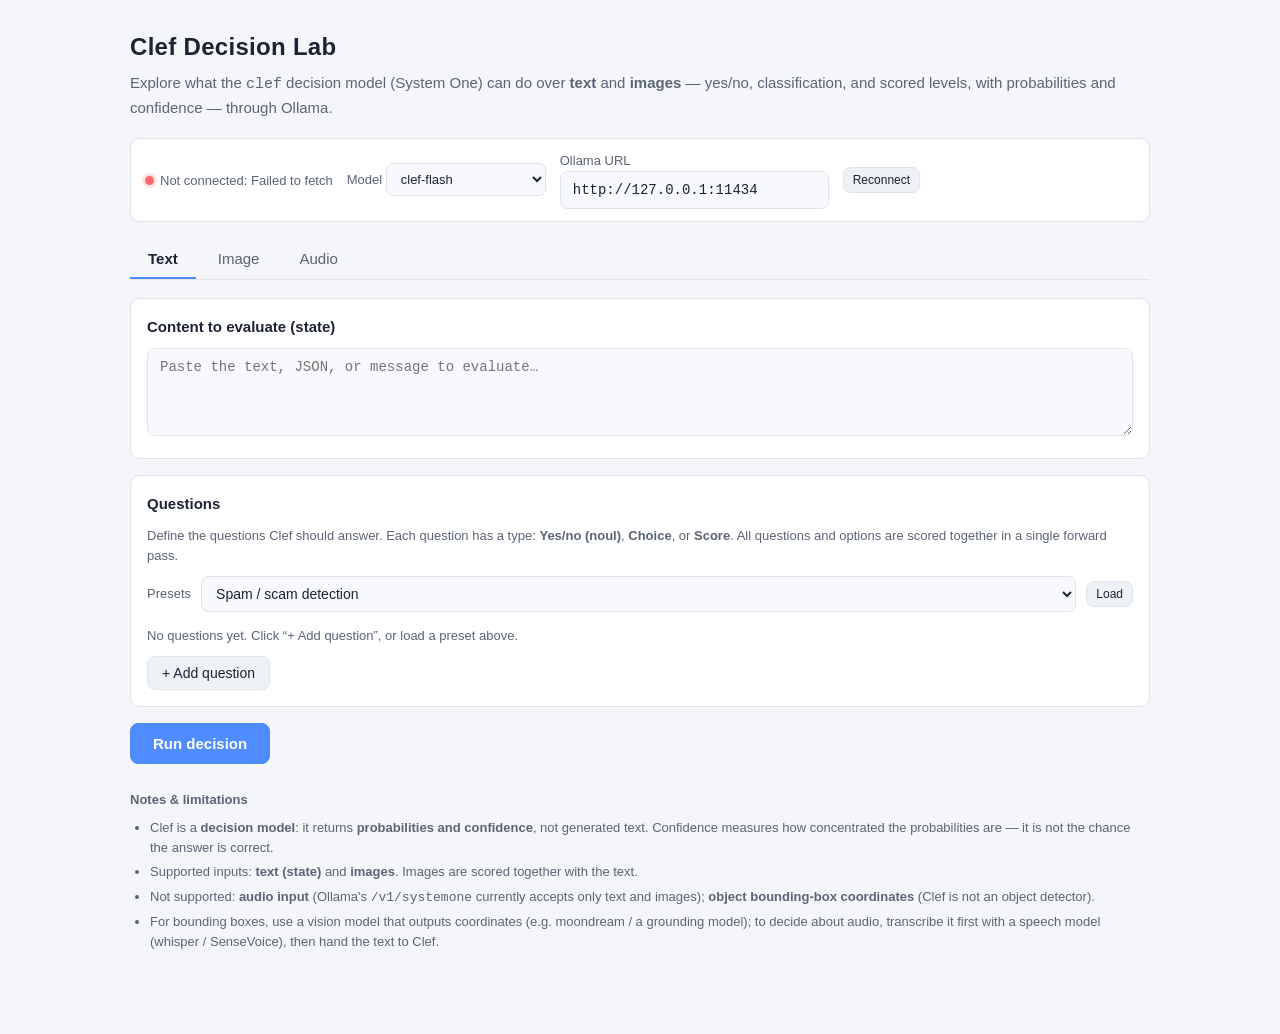
==== commit 07fb2531: "Translate Clef Decision Lab to English Update the page language, labels, presets, and status message" ====
--- a/Tools/clef-decision-lab.html
+++ b/Tools/clef-decision-lab.html
@@ -1,9 +1,9 @@
 <!doctype html>
-<html lang="zh-Hant">
+<html lang="en">
 <head>
 <meta charset="utf-8">
 <meta name="viewport" content="width=device-width, initial-scale=1">
-<title>Clef 決策實驗室 · Decision Lab</title>
+<title>Clef Decision Lab</title>
 <style>
   :root {
     --bg: #0f1115;
@@ -45,7 +45,6 @@
   .wrap { max-width: 1060px; margin: 0 auto; padding: 28px 20px 80px; }
   header { display: flex; flex-wrap: wrap; align-items: baseline; gap: 10px 16px; margin-bottom: 6px; }
   h1 { font-size: 24px; margin: 0; letter-spacing: .3px; }
-  h1 .en { color: var(--muted); font-weight: 500; font-size: 15px; margin-left: 8px; }
   .subtitle { color: var(--muted); margin: 4px 0 18px; }
 
   .conn { display: flex; flex-wrap: wrap; align-items: center; gap: 10px 14px; padding: 12px 14px;
@@ -165,45 +164,45 @@
 <body>
 <div class="wrap">
   <header>
-    <h1>Clef 決策實驗室<span class="en">Decision Lab</span></h1>
+    <h1>Clef Decision Lab</h1>
   </header>
-  <p class="subtitle">透過 Ollama 的 <code>clef</code>（System One 決策模型）展示「文字 / 圖片」的 是/否、分類、分數 與各自機率、信心度。</p>
+  <p class="subtitle">Explore what the <code>clef</code> decision model (System One) can do over <b>text</b> and <b>images</b> — yes/no, classification, and scored levels, with probabilities and confidence — through Ollama.</p>
 
   <section class="conn">
-    <span><span class="dot" id="conn-dot"></span><span class="status" id="conn-text">連線中…</span></span>
-    <label>模型
+    <span><span class="dot" id="conn-dot"></span><span class="status" id="conn-text">Connecting…</span></span>
+    <label>Model
       <select id="model-select"><option>clef-flash</option></select>
     </label>
-    <label>Ollama 網址
+    <label>Ollama URL
       <input id="base-url" type="text" value="http://127.0.0.1:11434" spellcheck="false">
     </label>
-    <button class="btn small" id="reconnect">重新連線</button>
+    <button class="btn small" id="reconnect">Reconnect</button>
     <span class="grow"></span>
     <span class="status" id="models-info"></span>
   </section>
 
   <nav class="tabs" id="tabs">
-    <button data-tab="text" class="active">文字 Text</button>
-    <button data-tab="image">圖片 Image</button>
-    <button data-tab="audio">聲音 Audio</button>
+    <button data-tab="text" class="active">Text</button>
+    <button data-tab="image">Image</button>
+    <button data-tab="audio">Audio</button>
   </nav>
 
   <section id="input-area"></section>
 
   <section class="card">
-    <h2>問題（Questions）</h2>
-    <div class="hint">定義要 Clef 回答的問題。每個問題有型別：<b>是/否 (noul)</b>、<b>分類 (choice)</b>、<b>分數 (score)</b>。所有問題與選項會在同一次前向傳播中同時評分。</div>
+    <h2>Questions</h2>
+    <div class="hint">Define the questions Clef should answer. Each question has a type: <b>Yes/no (noul)</b>, <b>Choice</b>, or <b>Score</b>. All questions and options are scored together in a single forward pass.</div>
     <div class="preset">
-      <label style="color:var(--muted);font-size:13px;">預設範例</label>
+      <label style="color:var(--muted);font-size:13px;">Presets</label>
       <select id="preset-select"></select>
-      <button class="btn small" id="preset-load">載入</button>
+      <button class="btn small" id="preset-load">Load</button>
     </div>
     <div id="questions"></div>
-    <button class="btn" id="add-question">＋ 新增問題</button>
+    <button class="btn" id="add-question">+ Add question</button>
   </section>
 
   <div id="run-row">
-    <button class="btn primary" id="run">執行決策</button>
+    <button class="btn primary" id="run">Run decision</button>
     <span class="status" id="run-status"></span>
   </div>
 
@@ -211,12 +210,12 @@
   <section id="results"></section>
 
   <footer>
-    <b>說明與限制</b>
+    <b>Notes &amp; limitations</b>
     <ul>
-      <li>Clef 是「決策模型」，回傳的是 <b>機率 + 信心度(confidence)</b>，不是逐字生成的文字。信心度代表「機率有多集中」，不等於正確率。</li>
-      <li>支援輸入：<b>文字 (state)</b> 與 <b>圖片 (images)</b>。圖片會和文字一起被評分。</li>
-      <li>不支援：<b>語音輸入</b>（Ollama 的 <code>/v1/systemone</code> 目前只收文字與圖片）；<b>物體邊界框座標</b>（Clef 不是物件偵測器，不會回傳框框）。</li>
-      <li>「框出物體」需求請改用可輸出座標的視覺模型（如 moondream / 接地模型）；「留意聲音」可先用語音轉錄模型（whisper / SenseVoice）轉文字，再交給 Clef 決策。</li>
+      <li>Clef is a <b>decision model</b>: it returns <b>probabilities and confidence</b>, not generated text. Confidence measures how concentrated the probabilities are — it is not the chance the answer is correct.</li>
+      <li>Supported inputs: <b>text (state)</b> and <b>images</b>. Images are scored together with the text.</li>
+      <li>Not supported: <b>audio input</b> (Ollama's <code>/v1/systemone</code> currently accepts only text and images); <b>object bounding-box coordinates</b> (Clef is not an object detector).</li>
+      <li>For bounding boxes, use a vision model that outputs coordinates (e.g. moondream / a grounding model); to decide about audio, transcribe it first with a speech model (whisper / SenseVoice), then hand the text to Clef.</li>
     </ul>
   </footer>
 </div>
@@ -251,44 +250,44 @@
     const q = { id: 'q' + Math.random().toString(36).slice(2, 8), name: 'q' + (Math.floor(Math.random()*1e4)), type, instructions: '' };
     if (type === 'noul') q.criteria = { true: '', false: '' };
     else if (type === 'choice') q.criteria = [{ option: 'a', desc: '' }, { option: 'b', desc: '' }];
-    else q.criteria = [{ label: '低' }, { label: '高' }];
+    else q.criteria = [{ label: 'Low' }, { label: 'High' }];
     return q;
   }
 
   // ---------------- presets ----------------
   const presets = {
     text: [
-      { name: '垃圾郵件 / 詐騙偵測', state: 'CONGRATULATIONS! You have won a $5000 gift card. Click here to claim your prize now: http://spam.example/claim', questions: [
+      { name: 'Spam / scam detection', state: 'CONGRATULATIONS! You have won a $5000 gift card. Click here to claim your prize now: http://spam.example/claim', questions: [
         { name: 'spam', type: 'noul', instructions: 'Is this message spam or a scam?' },
         { name: 'urgency', type: 'score', instructions: 'How urgent or alarming is the tone?', criteria: ['Calm', 'Normal', 'Urgent'] },
         { name: 'category', type: 'choice', instructions: 'What best describes this message?', criteria: { spam: null, legitimate: null, phishing: null } },
       ]},
-      { name: '客服工單：分類＋緊急度＋退款', state: 'I was charged twice for my order. Please refund the extra payment immediately.', questions: [
+      { name: 'Support ticket: route + urgency + refund', state: 'I was charged twice for my order. Please refund the extra payment immediately.', questions: [
         { name: 'team', type: 'choice', instructions: 'Which team should handle this ticket?', criteria: { billing: 'Payments and refunds', technical: 'Bugs and integrations', other: 'None of the above' } },
         { name: 'refund', type: 'noul', instructions: 'Does the customer explicitly ask for a refund?' },
         { name: 'urgency', type: 'score', instructions: 'How urgent is this ticket?', criteria: ['Routine', 'Soon', 'Urgent'] },
       ]},
-      { name: '工具呼叫安全審查', state: 'send_email(to="all-customers", subject="FINAL NOTICE: account will be suspended today")', questions: [
+      { name: 'Tool-call safety review', state: 'send_email(to="all-customers", subject="FINAL NOTICE: account will be suspended today")', questions: [
         { name: 'harmful', type: 'noul', instructions: 'Could this tool call cause harm?' },
         { name: 'severity', type: 'score', instructions: 'How harmful could this tool call be?', criteria: ['None', 'Minor', 'Serious'] },
       ]},
-      { name: '空白', state: '', questions: [] },
+      { name: 'Blank', state: '', questions: [] },
     ],
     image: [
-      { name: '收據：可讀性＋分類＋含酒精', state: 'An employee submitted this receipt for reimbursement.', questions: [
+      { name: 'Receipt: legibility + category + alcohol', state: 'An employee submitted this receipt for reimbursement.', questions: [
         { name: 'legible', type: 'noul', instructions: 'Is the receipt total legible?' },
         { name: 'category', type: 'choice', instructions: 'What kind of purchase is this?', criteria: { meals: null, travel: null, office: null, other: null } },
         { name: 'alcohol', type: 'noul', instructions: 'Does the receipt include alcohol?' },
       ]},
-      { name: '畫面：敏感資訊檢查', state: 'A screenshot from a user device.', questions: [
+      { name: 'Screenshot: sensitive info check', state: 'A screenshot from a user device.', questions: [
         { name: 'sensitive', type: 'noul', instructions: 'Does the image contain sensitive personal information (passwords, credit card numbers)?' },
         { name: 'kind', type: 'choice', instructions: 'What kind of content is shown?', criteria: { document: null, code: null, photo: null, chart: null } },
         { name: 'clarity', type: 'score', instructions: 'How clear and legible is the image?', criteria: ['Blurry', 'Readable', 'Crisp'] },
       ]},
-      { name: '空白', state: '', questions: [] },
+      { name: 'Blank', state: '', questions: [] },
     ],
     audio: [
-      { name: '（先轉錄成文字，再對文字決策）', state: '', questions: [
+      { name: '(transcribe first, then decide on text)', state: '', questions: [
         { name: 'attention', type: 'noul', instructions: 'Does this message require urgent attention?' },
         { name: 'emotion', type: 'choice', instructions: 'What is the dominant tone?', criteria: { calm: null, urgent: null, angry: null, sad: null } },
       ]},
@@ -319,24 +318,24 @@
     if (activeTab === 'text') {
       area.innerHTML = `
         <section class="card">
-          <h2>要判斷的內容（State）</h2>
-          <textarea id="state-text" placeholder="貼上要判斷的文字、JSON、訊息…">${esc(tabData.text.state)}</textarea>
+          <h2>Content to evaluate (state)</h2>
+          <textarea id="state-text" placeholder="Paste the text, JSON, or message to evaluate…">${esc(tabData.text.state)}</textarea>
         </section>`;
       $('#state-text').addEventListener('input', e => tabData.text.state = e.target.value);
     } else if (activeTab === 'image') {
       const d = tabData.image;
       area.innerHTML = `
         <section class="card">
-          <h2>圖片（Image）</h2>
+          <h2>Image</h2>
           <div class="preview-row">
             <div class="preview-col">
-              <div class="drop" id="drop">點擊上傳、拖曳圖片，或貼上 (Ctrl/⌘+V)</div>
+              <div class="drop" id="drop">Click to upload, drag &amp; drop, or paste (Ctrl/⌘+V)</div>
               <input type="file" id="file-input" accept="image/*" class="hidden">
               <img id="preview" class="preview hidden" alt="preview">
               <div class="hint" id="img-name" style="margin-top:8px;"></div>
             </div>
             <div class="preview-col">
-              <h2 style="font-size:15px;margin:0 0 8px;">情境文字（State，可選）</h2>
+              <h2 style="font-size:15px;margin:0 0 8px;">Context (state, optional)</h2>
               <textarea id="state-text">${esc(d.state)}</textarea>
             </div>
           </div>
@@ -350,27 +349,27 @@
       drop.addEventListener('drop', e => { e.preventDefault(); drop.classList.remove('over');
         if (e.dataTransfer.files[0]) loadImageFile(e.dataTransfer.files[0]); });
       function refreshPreview() {
-        if (d.image) { preview.src = d.image.dataUrl; preview.classList.remove('hidden'); imgName.textContent = d.imageName + ' · 已載入'; }
+        if (d.image) { preview.src = d.image.dataUrl; preview.classList.remove('hidden'); imgName.textContent = d.imageName + ' · loaded'; }
         else { preview.classList.add('hidden'); imgName.textContent = ''; }
       }
       refreshPreview();
     } else { // audio
       area.innerHTML = `
         <section class="notice">
-          <b>Clef 目前不支援直接輸入語音。</b> Ollama 的 <code>/v1/systemone</code> 只接受 <code>state</code>（文字）與 <code>images</code>（圖片）。
-          要「判斷這個聲音該不該留意」，可先安裝語音轉錄模型把聲音轉成文字，再把文字交給 Clef 決策。
+          <b>Clef does not accept audio input directly.</b> Ollama's <code>/v1/systemone</code> only takes <code>state</code> (text) and <code>images</code>.
+          To decide whether a sound needs attention, transcribe it to text first (with a speech model), then hand the text to Clef.
         </section>
         <section class="card">
-          <h2>語音轉錄 → 文字決策（實驗性）</h2>
-          <div class="hint" id="audio-model-hint">偵測語音模型中…</div>
+          <h2>Speech-to-text → decision (experimental)</h2>
+          <div class="hint" id="audio-model-hint">Detecting speech models…</div>
           <div class="row">
             <input type="file" id="audio-file" accept="audio/*" class="hidden">
-            <button class="btn" id="audio-pick" disabled>選擇 / 錄製音檔</button>
+            <button class="btn" id="audio-pick" disabled>Choose / record audio</button>
             <span class="status" id="audio-name"></span>
           </div>
-          <div class="hint" style="margin-top:10px;">轉錄出的文字會自動填入下方「要判斷的內容」，接著就能用 Clef 對它做決策。</div>
-          <h2 style="margin-top:14px;">要判斷的內容（轉錄結果）</h2>
-          <textarea id="state-text" placeholder="在此貼上轉錄文字，或由上方音檔自動填入">${esc(tabData.audio.state)}</textarea>
+          <div class="hint" style="margin-top:10px;">The transcript is filled into the content box below, ready to hand to Clef.</div>
+          <h2 style="margin-top:14px;">Content to evaluate (transcript)</h2>
+          <textarea id="state-text" placeholder="Paste the transcript here, or let the audio above fill it">${esc(tabData.audio.state)}</textarea>
         </section>`;
       $('#state-text').addEventListener('input', e => tabData.audio.state = e.target.value);
       setupAudioTab();
@@ -389,7 +388,7 @@
     const qs = tabData[activeTab].questions;
     box.innerHTML = '';
     if (!qs.length) {
-      box.innerHTML = '<div class="hint">還沒有問題。點「＋ 新增問題」，或載入上方預設範例。</div>';
+      box.innerHTML = '<div class="hint">No questions yet. Click “+ Add question”, or load a preset above.</div>';
       return;
     }
     qs.forEach((q, idx) => box.appendChild(questionEl(q, idx)));
@@ -401,15 +400,15 @@
     root.innerHTML = `
       <div class="q-head">
         <span class="tag ${q.type}">${typeLabel(q.type)}</span>
-        <input type="text" class="q-name" value="${esc(q.name)}" title="問題名稱（回傳結果的 key）" spellcheck="false">
+        <input type="text" class="q-name" value="${esc(q.name)}" title="Question name (the key in the result)" spellcheck="false">
         <select class="q-type">
-          <option value="noul" ${q.type==='noul'?'selected':''}>是/否 (noul)</option>
-          <option value="choice" ${q.type==='choice'?'selected':''}>分類 (choice)</option>
-          <option value="score" ${q.type==='score'?'selected':''}>分數 (score)</option>
+          <option value="noul" ${q.type==='noul'?'selected':''}>Yes/no (noul)</option>
+          <option value="choice" ${q.type==='choice'?'selected':''}>Choice</option>
+          <option value="score" ${q.type==='score'?'selected':''}>Score</option>
         </select>
-        <button class="icon-btn" title="刪除">✕</button>
+        <button class="icon-btn" title="Remove">✕</button>
       </div>
-      <div class="q-inst"><input type="text" class="q-instructions" value="${esc(q.instructions)}" placeholder="問題描述（instructions）"></div>
+      <div class="q-inst"><input type="text" class="q-instructions" value="${esc(q.instructions)}" placeholder="Instructions"></div>
       <div class="q-crit"></div>`;
     const nameEl = root.querySelector('.q-name'), typeEl = root.querySelector('.q-type'), instEl = root.querySelector('.q-instructions');
     nameEl.addEventListener('input', e => q.name = e.target.value);
@@ -428,12 +427,12 @@
     el.className = 'q-crit';
     const mk = (label, key) => {
       const row = document.createElement('div'); row.className = 'crit-row';
-      row.innerHTML = `<span class="opt">${label}</span><input type="text" value="${esc(q.criteria[key]||'')}" placeholder="（可選）描述這一邊的含義">`;
+      row.innerHTML = `<span class="opt">${label}</span><input type="text" value="${esc(q.criteria[key]||'')}" placeholder="(optional) describe this side">`;
       row.querySelector('input').addEventListener('input', e => q.criteria[key] = e.target.value);
       return row;
     };
-    el.appendChild(mk('true 是', 'true'));
-    el.appendChild(mk('false 否', 'false'));
+    el.appendChild(mk('true (yes)', 'true'));
+    el.appendChild(mk('false (no)', 'false'));
     return el;
   }
 
@@ -442,14 +441,14 @@
     el.className = 'q-crit';
     function row(c, i) {
       const r = document.createElement('div'); r.className = 'crit-row';
-      r.innerHTML = `<input type="text" class="opt" value="${esc(c.option)}" placeholder="選項名稱"><input type="text" value="${esc(c.desc)}" placeholder="描述（可留空＝用名稱）"><button class="icon-btn" title="刪除選項">✕</button>`;
+      r.innerHTML = `<input type="text" class="opt" value="${esc(c.option)}" placeholder="Option name"><input type="text" value="${esc(c.desc)}" placeholder="Description (empty = use name)"><button class="icon-btn" title="Remove option">✕</button>`;
       r.querySelector('.opt').addEventListener('input', e => c.option = e.target.value);
       r.querySelectorAll('input')[1].addEventListener('input', e => c.desc = e.target.value);
       r.querySelector('.icon-btn').addEventListener('click', () => { q.criteria.splice(i, 1); renderQuestions(); });
       return r;
     }
     q.criteria.forEach((c, i) => el.appendChild(row(c, i)));
-    const add = document.createElement('button'); add.className = 'btn small'; add.textContent = '＋ 選項';
+    const add = document.createElement('button'); add.className = 'btn small'; add.textContent = '+ option';
     add.addEventListener('click', () => { q.criteria.push({ option: 'opt' + (q.criteria.length+1), desc: '' }); renderQuestions(); });
     el.appendChild(add);
     return el;
@@ -459,18 +458,18 @@
     const el = document.createElement('div');
     el.className = 'q-crit';
     const hint = document.createElement('div'); hint.className = 'hint';
-    hint.textContent = '等級由低到高排列（最低在前）。最多 10 級，回傳的分數是機率加權後的等級。';
+    hint.textContent = 'Levels are ordered lowest first (up to 10). The returned score is the probability-weighted level.';
     el.appendChild(hint);
     function row(c, i) {
       const r = document.createElement('div'); r.className = 'crit-row';
-      r.innerHTML = `<span class="opt">等級 ${i}</span><input type="text" value="${esc(c.label)}" placeholder="等級描述"><button class="icon-btn" title="刪除等級">✕</button>`;
+      r.innerHTML = `<span class="opt">Level ${i}</span><input type="text" value="${esc(c.label)}" placeholder="Level description"><button class="icon-btn" title="Remove level">✕</button>`;
       r.querySelector('input').addEventListener('input', e => c.label = e.target.value);
       r.querySelector('.icon-btn').addEventListener('click', () => { q.criteria.splice(i, 1); renderQuestions(); });
       return r;
     }
     q.criteria.forEach((c, i) => el.appendChild(row(c, i)));
-    const add = document.createElement('button'); add.className = 'btn small'; add.textContent = '＋ 等級';
-    add.addEventListener('click', () => { if (q.criteria.length >= 10) return; q.criteria.push({ label: '等級 ' + (q.criteria.length) }); renderQuestions(); });
+    const add = document.createElement('button'); add.className = 'btn small'; add.textContent = '+ level';
+    add.addEventListener('click', () => { if (q.criteria.length >= 10) return; q.criteria.push({ label: 'Level ' + (q.criteria.length) }); renderQuestions(); });
     el.appendChild(add);
     return el;
   }
@@ -484,7 +483,7 @@
   }
 
   async function refreshConnection() {
-    setConn(false, '連線中…', '');
+    setConn(false, 'Connecting…', '');
     try {
       const models = await listModels();
       const current = settings.model;
@@ -493,10 +492,10 @@
       const prefer = models.find(m => /clef/i.test(m)) || models[0] || 'clef-flash';
       modelEl.value = models.includes(current) ? current : prefer;
       try { localStorage.setItem('clef.model', modelEl.value); } catch (e) {}
-      setConn(true, '已連線', `${models.length} 個模型`);
+      setConn(true, 'Connected', models.length + ' models');
       return models;
     } catch (e) {
-      setConn(false, '未連線：' + (e.message || e), '');
+      setConn(false, 'Not connected: ' + (e.message || e), '');
       return [];
     }
   }
@@ -517,32 +516,32 @@
     listModels().then(models => {
       speechModel = models.find(m => SPEECH_RE.test(m)) || null;
       if (speechModel) {
-        hint.innerHTML = `偵測到語音模型 <b>${esc(speechModel)}</b>，可轉錄。`;
+        hint.innerHTML = `Detected speech model <b>${esc(speechModel)}</b> — ready to transcribe.`;
         pick.disabled = false;
         nameEl.textContent = '';
       } else {
-        hint.innerHTML = `未偵測到語音轉錄模型。請先安裝：<code>ollama pull whisper</code>（或其他語音模型），再點「重新連線」。`;
+        hint.innerHTML = `No speech model found. Install one first: <code>ollama pull whisper</code> (or another speech model), then click Reconnect.`;
         pick.disabled = true;
         nameEl.textContent = '';
       }
-    }).catch(() => { hint.textContent = '無法連線 Ollama，無法偵測語音模型。'; });
+    }).catch(() => { hint.textContent = 'Cannot reach Ollama; cannot detect speech models.'; });
   }
 
   async function transcribe(file) {
     const nameEl = $('#audio-name');
-    nameEl.textContent = file.name + ' · 轉錄中…';
+    nameEl.textContent = file.name + ' · transcribing…';
     const b64 = await fileToBase64(file);
     // Ollama chat API with audio input (experimental; model-dependent)
     const res = await fetch(settings.baseUrl + '/api/chat', {
       method: 'POST', headers: { 'Content-Type': 'application/json' },
       body: JSON.stringify({ model: speechModel, messages: [{ role: 'user', content: 'Transcribe this audio.', audio: b64 }], stream: false }),
     });
-    if (!res.ok) { nameEl.textContent = '轉錄失敗：HTTP ' + res.status; throw new Error('HTTP ' + res.status); }
+    if (!res.ok) { nameEl.textContent = 'Transcription failed: HTTP ' + res.status; throw new Error('HTTP ' + res.status); }
     const data = await res.json();
     const text = data && data.message ? data.message.content : (data && data.response) || '';
     tabData.audio.state = text;
     const ta = $('#state-text'); if (ta) ta.value = text;
-    nameEl.textContent = file.name + ' · 完成';
+    nameEl.textContent = file.name + ' · done';
   }
 
   function fileToBase64(file) {
@@ -577,7 +576,7 @@
         for (const c of q.criteria) crit[c.option] = (c.desc && c.desc.trim()) ? c.desc.trim() : null;
         qq.criteria = crit;
       } else if (q.type === 'score') {
-        qq.criteria = q.criteria.map(c => c.label || ('等級'));
+        qq.criteria = q.criteria.map(c => c.label || ('Level'));
       } else if (q.type === 'noul') {
         if (q.criteria && (q.criteria.true || q.criteria.false)) qq.criteria = { true: q.criteria.true || '', false: q.criteria.false || '' };
       }
@@ -591,10 +590,10 @@
   async function run() {
     const errBox = $('#error-box'); errBox.innerHTML = '';
     const d = tabData[activeTab];
-    if (!d.questions.length) { errBox.innerHTML = '<div class="error">請先新增至少一個問題（或載入預設範例）。</div>'; return; }
+    if (!d.questions.length) { errBox.innerHTML = '<div class="error">Add at least one question first (or load a preset).</div>'; return; }
     const payload = buildPayload();
     const btn = $('#run'), status = $('#run-status');
-    btn.disabled = true; status.innerHTML = '<span class="spinner"></span>決策中…（首次執行需載入模型，可能較久）';
+    btn.disabled = true; status.innerHTML = '<span class="spinner"></span>Deciding… (first run loads the model, may take a while)';
     try {
       const res = await fetch(settings.baseUrl + '/v1/systemone', {
         method: 'POST', headers: { 'Content-Type': 'application/json' },
@@ -606,7 +605,7 @@
       status.textContent = '';
       renderResults(data);
     } catch (e) {
-      errBox.innerHTML = '<div class="error">執行失敗：' + esc(String(e && e.message ? e.message : e)) + '</div>';
+      errBox.innerHTML = '<div class="error">Run failed: ' + esc(String(e && e.message ? e.message : e)) + '</div>';
       $('#results').innerHTML = '';
     } finally {
       btn.disabled = false;
@@ -619,7 +618,7 @@
     box.innerHTML = '';
     const head = document.createElement('h2');
     head.style.cssText = 'font-size:16px;margin:0 0 12px;';
-    head.textContent = '結果（' + (data.model || settings.model) + '）';
+    head.textContent = 'Results (' + (data.model || settings.model) + ')';
     box.appendChild(head);
 
     for (const q of d.questions) {
@@ -633,7 +632,7 @@
       box.appendChild(meta);
     }
     const det = document.createElement('details');
-    det.innerHTML = '<summary>原始 JSON 回應</summary><pre>' + esc(JSON.stringify(data, null, 2)) + '</pre>';
+    det.innerHTML = '<summary>Raw JSON response</summary><pre>' + esc(JSON.stringify(data, null, 2)) + '</pre>';
     box.appendChild(det);
   }
 
@@ -649,14 +648,14 @@
       const pct = (p * 100).toFixed(1);
       const v = document.createElement('div');
       v.className = 'verdict ' + (yes ? 'yes' : 'no');
-      v.textContent = (yes ? '是 YES' : '否 NO') + ' · ' + pct + '%';
+      v.textContent = (yes ? 'Yes' : 'No') + ' · ' + pct + '%';
       card.appendChild(v);
       const sub = document.createElement('div'); sub.className = 'sub-verdict';
-      sub.textContent = '「是」的機率 ' + pct + '%　｜　「否」的機率 ' + ((1 - p) * 100).toFixed(1) + '%';
+      sub.textContent = 'Probability of yes = ' + pct + '%  |  probability of no = ' + ((1 - p) * 100).toFixed(1) + '%';
       card.appendChild(sub);
       card.appendChild(bars([
-        { label: '是 true', pct: p * 100, win: yes },
-        { label: '否 false', pct: (1 - p) * 100, win: !yes },
+        { label: 'true (yes)', pct: p * 100, win: yes },
+        { label: 'false (no)', pct: (1 - p) * 100, win: !yes },
       ]));
     } else if (a.type === 'choice') {
       const chosen = a.choice;
@@ -669,7 +668,7 @@
       card.appendChild(bars(items));
       if (a.confidence != null) {
         const c = document.createElement('div'); c.className = 'conf';
-        c.textContent = '信心度 confidence = ' + (a.confidence * 100).toFixed(1) + '%（機率集中程度）';
+        c.textContent = 'Confidence = ' + (a.confidence * 100).toFixed(1) + '% (how concentrated the probabilities are)';
         card.appendChild(c);
       }
     } else if (a.type === 'score') {
@@ -683,13 +682,13 @@
       v.textContent = (score != null ? score.toFixed(2) : '?') + (label ? ' — ' + label : '');
       card.appendChild(v);
       const sub = document.createElement('div'); sub.className = 'sub-verdict';
-      sub.textContent = '分數為機率加權後的等級（0 起算，範圍 ' + (levels.length ? levels.length - 1 : '?') + '）。';
+      sub.textContent = 'Score is the probability-weighted level (0-based, range ' + (levels.length ? levels.length - 1 : '?') + ').';
       card.appendChild(sub);
       const items = levels.map(lv => ({ label: lv + ' · ' + legend[lv], pct: (probs[lv] ?? 0) * 100, win: String(Math.round(score)) === lv }));
       card.appendChild(bars(items));
       if (a.confidence != null) {
         const c = document.createElement('div'); c.className = 'conf';
-        c.textContent = '信心度 confidence = ' + (a.confidence * 100).toFixed(1) + '%（機率集中程度）';
+        c.textContent = 'Confidence = ' + (a.confidence * 100).toFixed(1) + '% (how concentrated the probabilities are)';
         card.appendChild(c);
       }
     }
@@ -706,7 +705,7 @@
     return el;
   }
 
-  function typeLabel(t) { return { noul: '是/否', choice: '分類', score: '分數' }[t] || t; }
+  function typeLabel(t) { return { noul: 'Yes/no', choice: 'Choice', score: 'Score' }[t] || t; }
   function esc(s) { return String(s == null ? '' : s).replace(/[&<>"'`$]/g, c => ({ '&':'&amp;', '<':'&lt;', '>':'&gt;', '"':'&quot;', "'":'&#39;', '`':'&#96;', '$':'&#36;' }[c])); }
 
   // ---------------- wire events ----------------
